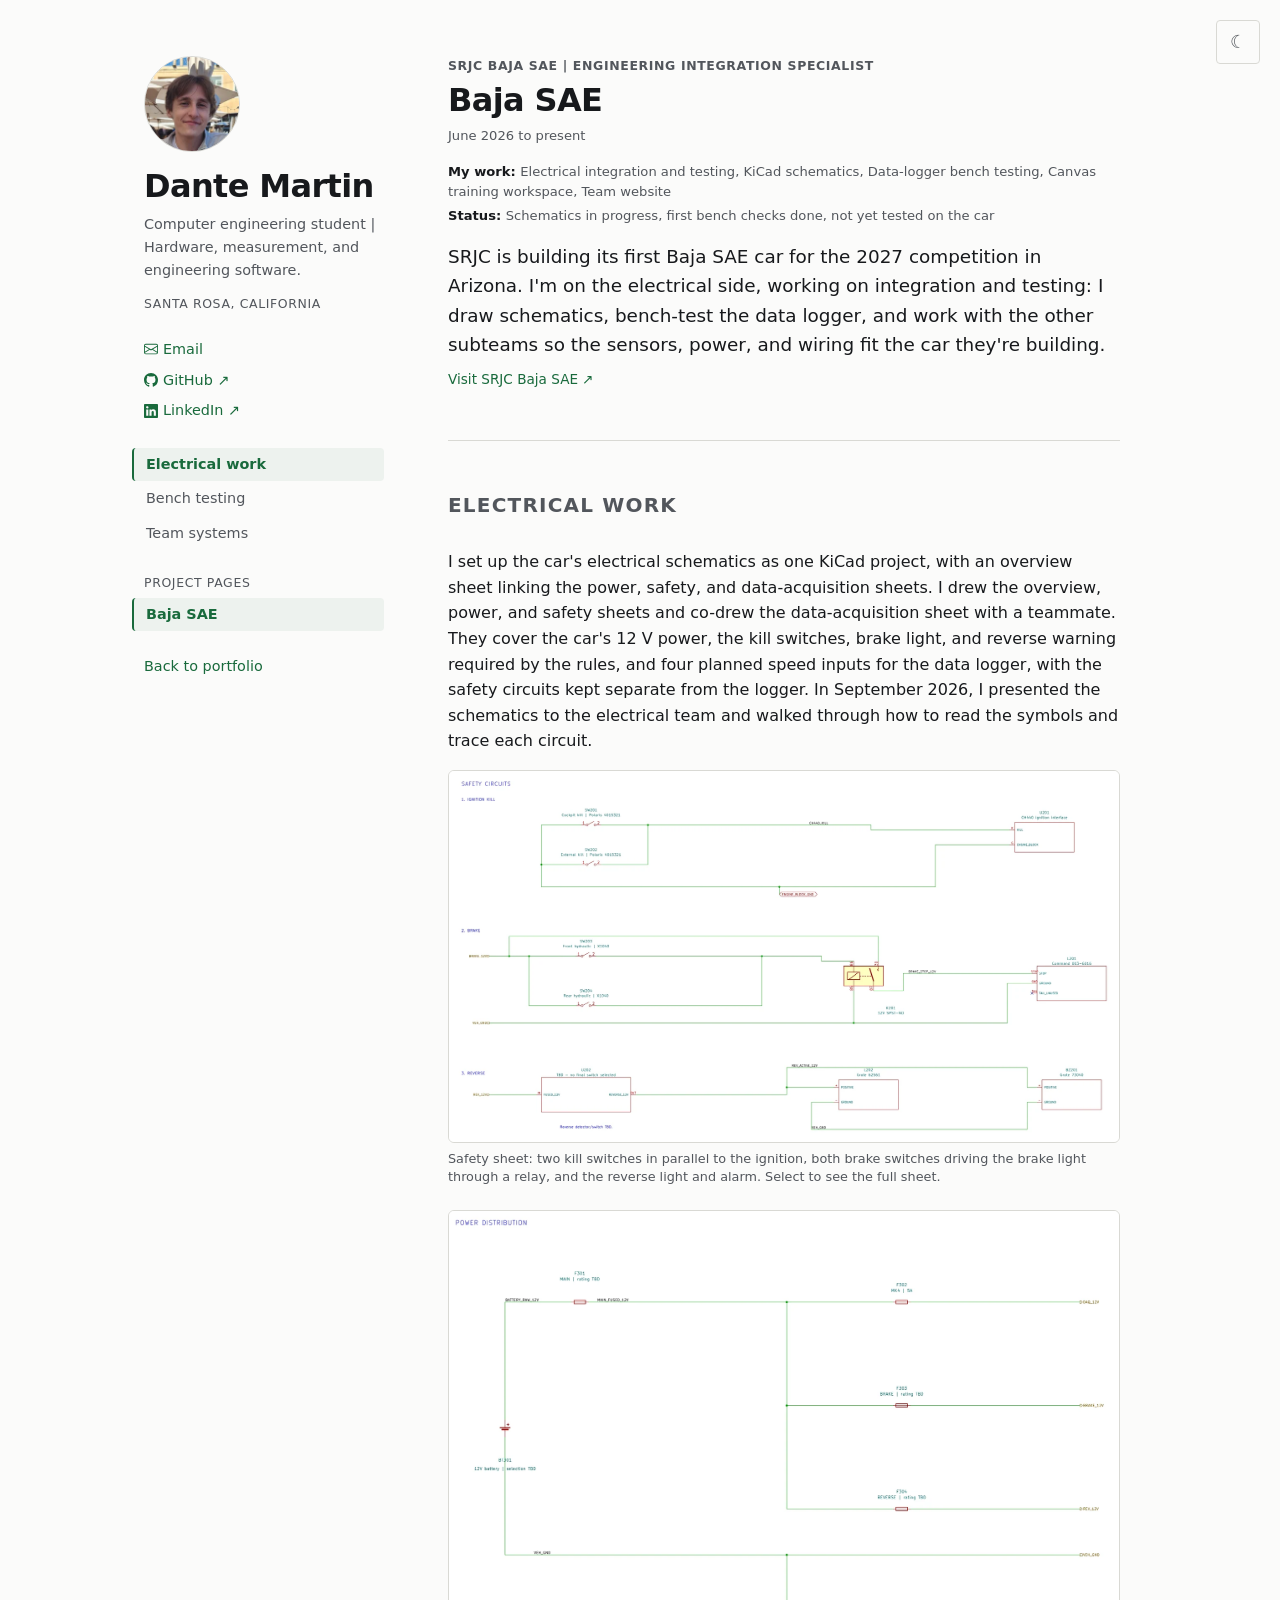
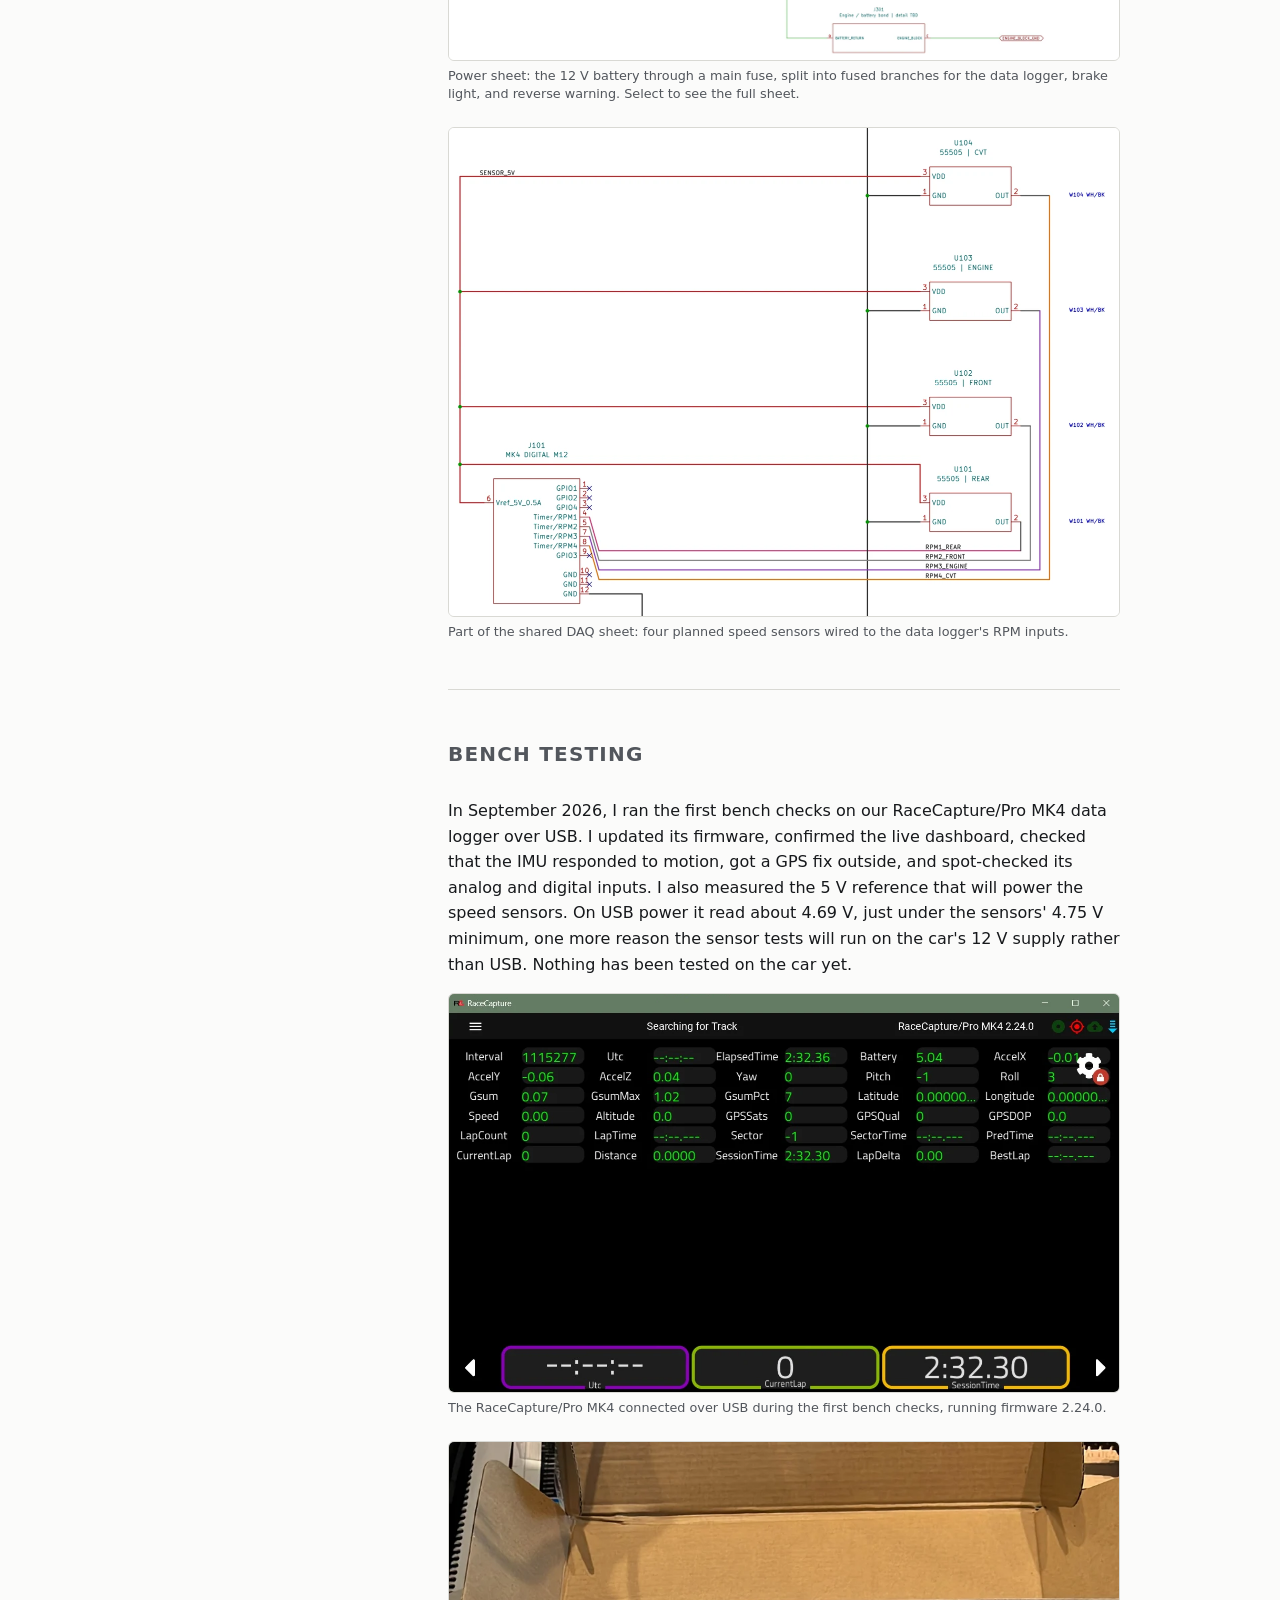
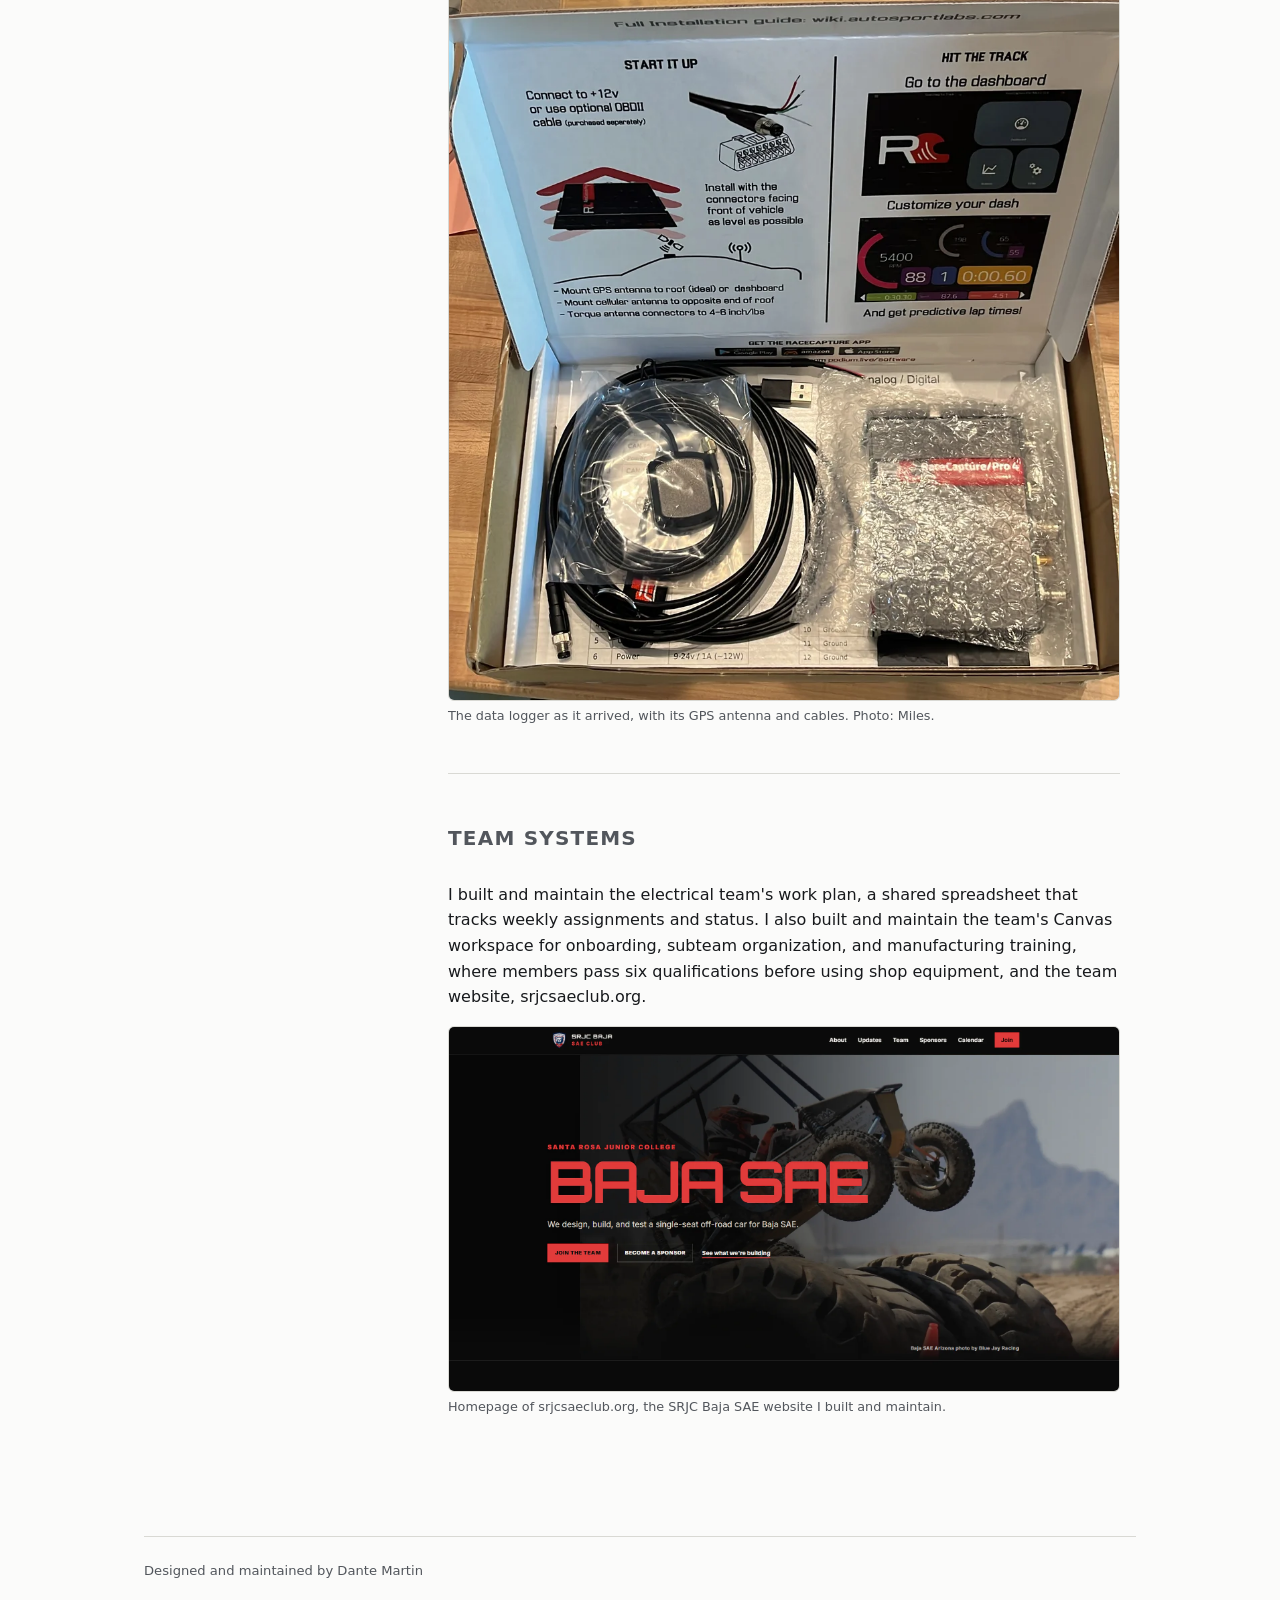
==== projects/baja/index.html @ 453653b2 "Initial commit: dante-martin.com portfolio site" ====
<!DOCTYPE html>
<html lang="en">
<head>
  <meta charset="UTF-8">
  <meta name="viewport" content="width=device-width, initial-scale=1.0">
  <title>Baja SAE | Dante Martin</title>
  <meta name="description" content="Dante Martin's work on electrical integration, data acquisition, testing, and team systems for SRJC Baja SAE.">
  <link rel="stylesheet" href="../../styles.css?v=1.15">
  <link rel="icon" href="data:image/svg+xml,<svg xmlns=%22http://www.w3.org/2000/svg%22 viewBox=%220 0 100 100%22><rect width=%22100%22 height=%22100%22 rx=%2220%22 fill=%22%23227c4b%22/><text x=%2250%25%22 y=%2250%25%22 dominant-baseline=%22central%22 text-anchor=%22middle%22 font-family=%22sans-serif%22 font-weight=%22bold%22 font-size=%2260%22 fill=%22white%22>D</text></svg>">

  <link rel="canonical" href="https://dante-martin.com/projects/baja/">
  <meta property="og:title" content="Baja SAE | Dante Martin">
  <meta property="og:description" content="Electrical integration, data acquisition, testing, and team systems for SRJC Baja SAE.">
  <meta property="og:type" content="article">
  <meta property="og:url" content="https://dante-martin.com/projects/baja/">
  <meta property="og:image" content="https://dante-martin.com/images/baja-safety-schematic-crop.webp">
  <meta property="og:image:alt" content="Draft Baja SAE safety schematic">
  <meta property="og:image:type" content="image/webp">
  <meta property="og:image:width" content="1600">
  <meta property="og:image:height" content="887">
  <meta name="twitter:card" content="summary_large_image">
  <meta name="twitter:image" content="https://dante-martin.com/images/baja-safety-schematic-crop.webp">
  <meta name="twitter:image:alt" content="Draft Baja SAE safety schematic">
  <meta name="twitter:title" content="Baja SAE | Dante Martin">
  <meta name="twitter:description" content="Electrical integration, data acquisition, testing, and team systems for SRJC Baja SAE.">

  <script type="application/ld+json">
  {
    "@context": "https://schema.org",
    "@type": "CreativeWork",
    "name": "Baja SAE",
    "url": "https://dante-martin.com/projects/baja/",
    "creator": {
      "@type": "Person",
      "name": "Dante Martin",
      "url": "https://dante-martin.com/"
    },
    "about": "Electrical integration, data acquisition, testing, and team systems for SRJC Baja SAE"
  }
  </script>

  <script>
    (function () {
      try {
        var savedTheme = localStorage.getItem("theme");
        if (savedTheme === "light" || savedTheme === "dark") document.documentElement.setAttribute("data-theme", savedTheme);
      } catch (storageError) {
        // The page remains fully usable when storage is unavailable.
      }
    })();
  </script>
</head>
<body>
  <a class="skip-link" href="#content">Skip to content</a>
  <div class="layout project-layout">
    <aside class="sidebar">
      <img class="headshot" src="../../images/headshot.webp" width="192" height="192" alt="Dante Martin">
      <a class="site-name" href="../../index.html">Dante Martin</a>
      <p class="tagline">Computer engineering student | Hardware, measurement, and engineering software.</p>
      <p class="location">Santa Rosa, California</p>
      <div class="contact">
      <!--email_off--><a href="mailto:dante@dante-martin.com"><svg viewBox="0 0 16 16" fill="currentColor" class="inline-icon" aria-hidden="true"><path d="M0 4a2 2 0 0 1 2-2h12a2 2 0 0 1 2 2v8a2 2 0 0 1-2 2H2a2 2 0 0 1-2-2zm2-1a1 1 0 0 0-1 1v.217l7 4.2 7-4.2V4a1 1 0 0 0-1-1zm13 2.383-4.708 2.825L15 11.105zm-.034 6.876-5.64-3.471L8 9.583l-1.326-.795-5.64 3.47A1 1 0 0 0 2 13h12a1 1 0 0 0 .966-.741zM1 11.105l4.708-2.897L1 5.383z"/></svg>Email</a><!--/email_off-->
      <a href="https://github.com/dante32683" target="_blank" rel="noopener noreferrer"><svg viewBox="0 0 16 16" fill="currentColor" class="inline-icon" aria-hidden="true"><path d="M8 0C3.58 0 0 3.58 0 8c0 3.54 2.29 6.53 5.47 7.59.4.07.55-.17.55-.38 0-.19-.01-.82-.01-1.49-2.01.37-2.53-.49-2.69-.94-.09-.23-.48-.94-.82-1.13-.28-.15-.68-.52-.01-.53.63-.01 1.08.58 1.23.82.72 1.21 1.87.87 2.33.66.07-.52.28-.87.51-1.07-1.78-.2-3.64-.89-3.64-3.95 0-.87.31-1.59.82-2.15-.08-.2-.36-1.02.08-2.12 0 0 .67-.21 2.2.82.64-.18 1.32-.27 2-.27.68 0 1.36.09 2 .27 1.53-1.04 2.2-.82 2.2-.82.44 1.1.16 1.92.08 2.12.51.56.82 1.27.82 2.15 0 3.07-1.87 3.75-3.65 3.95.29.25.54.73.54 1.48 0 1.07-.01 1.93-.01 2.2 0 .21.15.46.55.38A8.013 8.013 0 0016 8c0-4.42-3.58-8-8-8z"/></svg>GitHub&nbsp;<span class="arrow" aria-hidden="true">↗</span></a>
      <a href="https://www.linkedin.com/in/dante-z-martin/" target="_blank" rel="noopener noreferrer"><svg viewBox="0 0 16 16" fill="currentColor" class="inline-icon" aria-hidden="true"><path d="M0 1.146C0 .513.526 0 1.175 0h13.65C15.474 0 16 .513 16 1.146v13.708c0 .633-.526 1.146-1.175 1.146H1.175C.526 16 0 15.487 0 14.854zm4.943 12.248V6.169H2.542v7.225zm-1.2-8.212c.837 0 1.358-.554 1.358-1.248-.015-.709-.52-1.248-1.342-1.248S2.4 3.026 2.4 3.734c0 .694.521 1.248 1.327 1.248zm4.908 8.212V9.359c0-.216.016-.432.08-.586.173-.431.568-.878 1.232-.878.869 0 1.216.662 1.216 1.634v3.865h2.401V9.25c0-2.22-1.184-3.252-2.764-3.252-1.274 0-1.845.7-2.165 1.193v.025h-.016a5.54 5.54 0 0 1 .016-.025V6.169h-2.4c.03.678 0 7.225 0 7.225z"/></svg>LinkedIn&nbsp;<span class="arrow" aria-hidden="true">↗</span></a>
      </div>
      <button id="theme-toggle" class="theme-toggle" type="button" aria-label="Change color theme" hidden></button>
      <nav class="nav" aria-label="Project sections">
        <a href="#electrical">Electrical work</a>
        <a href="#testing">Bench testing</a>
        <a href="#team-systems">Team systems</a>
      </nav>
      <nav class="nav" aria-label="Project pages">
        <p class="nav-label">Project pages</p>
        <a href="./" class="active" aria-current="page">Baja SAE</a>
      </nav>
      <div class="project-back"><a href="../../index.html">Back to portfolio</a></div>
    </aside>

    <main class="content project-content" id="content" tabindex="-1">
      <header class="project-header">
        <p class="project-eyebrow">SRJC Baja SAE | Engineering Integration Specialist</p>
        <h1 class="project-title">Baja SAE</h1>
        <div class="meta">June 2026 to present</div>
        <div class="entry-details">
          <div class="detail-row"><span class="detail-label">My work: </span>Electrical integration and testing, KiCad schematics, Data-logger bench testing, Canvas training workspace, Team website</div>
          <div class="detail-row"><span class="detail-label">Status: </span>Schematics in progress, first bench checks done, not yet tested on the car</div>
        </div>
        <p class="project-lede">SRJC is building its first Baja SAE car for the 2027 competition in Arizona. I'm on the electrical side, working on integration and testing: I draw schematics, bench-test the data logger, and work with the other subteams so the sensors, power, and wiring fit the car they're building.</p>
        <div class="more"><a href="https://srjcsaeclub.org" target="_blank" rel="noopener noreferrer">Visit SRJC Baja SAE&nbsp;<span class="arrow" aria-hidden="true">↗</span></a></div>
      </header>

      <section id="electrical">
        <h2>Electrical work</h2>
        <article class="entry">
          <p>I set up the car's electrical schematics as one KiCad project, with an overview sheet linking the power, safety, and data-acquisition sheets. I drew the overview, power, and safety sheets and co-drew the data-acquisition sheet with a teammate. They cover the car's 12 V power, the kill switches, brake light, and reverse warning required by the rules, and four planned speed inputs for the data logger, with the safety circuits kept separate from the logger. In September 2026, I presented the schematics to the electrical team and walked through how to read the symbols and trace each circuit.</p>
          <div class="project-images-grid">
            <figure class="project-image-card">
              <a class="project-image-button" href="../../images/baja-project/safety-schematic.webp" data-preview-src="../../images/baja-project/safety-schematic.webp" data-preview-alt="Full draft safety schematic sheet for the SRJC Baja SAE car, drawn by Dante Martin" data-preview-caption="Safety sheet: two kill switches in parallel to the ignition, both brake switches driving the brake light through a relay, and the reverse light and alarm." aria-label="Enlarge image: draft Baja SAE safety schematic">
                <img src="../../images/baja-safety-schematic-crop.webp" alt="" width="1600" height="887" loading="lazy" decoding="async">
              </a>
              <figcaption class="project-image-caption">Safety sheet: two kill switches in parallel to the ignition, both brake switches driving the brake light through a relay, and the reverse light and alarm. Select to see the full sheet.</figcaption>
            </figure>
            <figure class="project-image-card">
              <a class="project-image-button" href="../../images/baja-project/power-schematic.webp" data-preview-src="../../images/baja-project/power-schematic.webp" data-preview-alt="Full draft power schematic sheet for the SRJC Baja SAE car, drawn by Dante Martin" data-preview-caption="Power sheet: the 12 V battery through a main fuse, split into fused branches for the data logger, brake light, and reverse warning." aria-label="Enlarge image: draft Baja SAE power schematic">
                <img src="../../images/baja-power-schematic-crop.webp" alt="" width="1600" height="1073" loading="lazy" decoding="async">
              </a>
              <figcaption class="project-image-caption">Power sheet: the 12 V battery through a main fuse, split into fused branches for the data logger, brake light, and reverse warning. Select to see the full sheet.</figcaption>
            </figure>
            <figure class="project-image-card">
              <a class="project-image-button" href="../../images/baja-project/daq-sensors.webp" data-preview-src="../../images/baja-project/daq-sensors.webp" data-preview-alt="Draft DAQ schematic detail: four speed sensors wired to the data logger's RPM inputs" data-preview-caption="Part of the shared DAQ sheet: four planned speed sensors wired to the data logger's RPM inputs." aria-label="Enlarge image: part of the draft Baja SAE DAQ schematic">
                <img src="../../images/baja-daq-schematic-crop.webp" alt="" width="1340" height="975" loading="lazy" decoding="async">
              </a>
              <figcaption class="project-image-caption">Part of the shared DAQ sheet: four planned speed sensors wired to the data logger's RPM inputs.</figcaption>
            </figure>
          </div>
        </article>
      </section>

      <section id="testing">
        <h2>Bench testing</h2>
        <article class="entry">
          <p>In September 2026, I ran the first bench checks on our RaceCapture/Pro MK4 data logger over USB. I updated its firmware, confirmed the live dashboard, checked that the IMU responded to motion, got a GPS fix outside, and spot-checked its analog and digital inputs. I also measured the 5 V reference that will power the speed sensors. On USB power it read about 4.69 V, just under the sensors' 4.75 V minimum, one more reason the sensor tests will run on the car's 12 V supply rather than USB. Nothing has been tested on the car yet.</p>
          <div class="project-images-grid">
            <figure class="project-image-card">
              <a class="project-image-button" href="../../images/baja-project/racecapture-dashboard.webp" data-preview-src="../../images/baja-project/racecapture-dashboard.webp" data-preview-alt="RaceCapture desktop dashboard connected to the MK4 data logger over USB, showing firmware 2.24.0 and live readings" data-preview-caption="The RaceCapture/Pro MK4 connected over USB during the first bench checks, running firmware 2.24.0." aria-label="Enlarge image: RaceCapture dashboard during bench checks">
                <img src="../../images/baja-project/racecapture-dashboard.webp" alt="" width="1274" height="756" loading="lazy" decoding="async">
              </a>
              <figcaption class="project-image-caption">The RaceCapture/Pro MK4 connected over USB during the first bench checks, running firmware 2.24.0.</figcaption>
            </figure>
            <figure class="project-image-card">
              <a class="project-image-button" href="../../images/baja-project/racecapture-unboxed.webp" data-preview-src="../../images/baja-project/racecapture-unboxed.webp" data-preview-alt="The RaceCapture/Pro MK4 data logger in its shipping box with its GPS antenna and cables" data-preview-caption="The data logger as it arrived, with its GPS antenna and cables. Photo: Miles." aria-label="Enlarge image: the data logger as it arrived">
                <img src="../../images/baja-project/racecapture-unboxed.webp" alt="" width="1000" height="1280" loading="lazy" decoding="async">
              </a>
              <figcaption class="project-image-caption">The data logger as it arrived, with its GPS antenna and cables. Photo: Miles.</figcaption>
            </figure>
          </div>
        </article>
      </section>

      <section id="team-systems">
        <h2>Team systems</h2>
        <article class="entry">
          <p>I built and maintain the electrical team's work plan, a shared spreadsheet that tracks weekly assignments and status. I also built and maintain the team's Canvas workspace for onboarding, subteam organization, and manufacturing training, where members pass six qualifications before using shop equipment, and the team website, srjcsaeclub.org.</p>
          <div class="project-images-grid">
            <figure class="project-image-card">
              <a class="project-image-button" href="../../images/baja-website-homepage.webp" data-preview-src="../../images/baja-website-homepage.webp" data-preview-alt="Homepage of the SRJC Baja SAE website showing the Baja SAE hero, off-road car, and site navigation" data-preview-caption="Homepage of srjcsaeclub.org, the SRJC Baja SAE website I built and maintain." aria-label="Enlarge image: homepage of the SRJC Baja SAE website">
                <img src="../../images/baja-website-homepage.webp" alt="" width="1872" height="1017" loading="lazy" decoding="async">
              </a>
              <figcaption class="project-image-caption">Homepage of srjcsaeclub.org, the SRJC Baja SAE website I built and maintain.</figcaption>
            </figure>
          </div>
        </article>
      </section>
    </main>

    <footer>
      <p class="colophon">Designed and maintained by Dante Martin</p>
    </footer>
  </div>

  <dialog id="image-preview-dialog" class="image-preview-dialog" aria-label="Image preview">
    <div class="image-preview-content">
      <button id="image-preview-close" class="image-preview-close" type="button" aria-label="Close image preview">&times;</button>
      <img id="image-preview-image" class="image-preview-image" src="[data-uri]" alt="">
      <p id="image-preview-caption" class="image-preview-caption"></p>
    </div>
  </dialog>

  <script>
  (function () {
    const themeToggleButton = document.getElementById("theme-toggle");

    function getSavedTheme() {
      try {
        return localStorage.getItem("theme");
      } catch (storageError) {
        return null;
      }
    }

    function saveTheme(theme) {
      try {
        localStorage.setItem("theme", theme);
      } catch (storageError) {
        // Keep the current-session override even when persistence is blocked.
      }
    }

    function determineEffectiveTheme() {
      const explicitlySavedTheme = document.documentElement.getAttribute("data-theme");
      if (explicitlySavedTheme) return explicitlySavedTheme;
      return window.matchMedia && window.matchMedia("(prefers-color-scheme: dark)").matches ? "dark" : "light";
    }

    function updateThemeToggleLabel() {
      const currentThemeIsDark = determineEffectiveTheme() === "dark";
      themeToggleButton.textContent = currentThemeIsDark ? "\u263C" : "\u263E";
      const nextTheme = currentThemeIsDark ? "light" : "dark";
      themeToggleButton.setAttribute("aria-label", "Switch to " + nextTheme + " theme");
      themeToggleButton.title = "Switch to " + nextTheme + " theme";
    }

    themeToggleButton.hidden = false;
    updateThemeToggleLabel();
    themeToggleButton.addEventListener("click", function () {
      const nextTheme = determineEffectiveTheme() === "dark" ? "light" : "dark";
      document.documentElement.setAttribute("data-theme", nextTheme);
      saveTheme(nextTheme);
      updateThemeToggleLabel();
    });
    if (window.matchMedia) {
      window.matchMedia("(prefers-color-scheme: dark)").addEventListener("change", function () {
        if (!getSavedTheme()) updateThemeToggleLabel();
      });
    }

    const navigationLinks = Array.from(document.querySelectorAll(".nav a[href^='#']"));
    const sectionElements = navigationLinks.map(function (navigationLink) {
      return document.querySelector(navigationLink.getAttribute("href"));
    }).filter(Boolean);

    function updateScrollState() {
      if (!sectionElements.length) return;
      const scrollPosition = window.scrollY;
      const maximumScrollableHeight = document.documentElement.scrollHeight - window.innerHeight;
      const activationPosition = scrollPosition + Math.min(window.innerHeight * 0.3, 180);
      let activeSectionId = sectionElements[0].id;
      sectionElements.forEach(function (sectionElement) {
        const sectionTop = sectionElement.getBoundingClientRect().top + scrollPosition;
        if (sectionTop <= activationPosition) activeSectionId = sectionElement.id;
      });
      if (maximumScrollableHeight > 0 && scrollPosition >= maximumScrollableHeight - 2) {
        activeSectionId = sectionElements[sectionElements.length - 1].id;
      }
      navigationLinks.forEach(function (navigationLink) {
        const isActiveSection = navigationLink.getAttribute("href") === "#" + activeSectionId;
        navigationLink.classList.toggle("active", isActiveSection);
        if (isActiveSection) navigationLink.setAttribute("aria-current", "location");
        else navigationLink.removeAttribute("aria-current");
      });
    }
    window.addEventListener("scroll", updateScrollState, { passive: true });
    window.addEventListener("resize", updateScrollState);
    updateScrollState();

    const imagePreviewDialog = document.getElementById("image-preview-dialog");
    const imagePreviewImage = document.getElementById("image-preview-image");
    const imagePreviewCaption = document.getElementById("image-preview-caption");
    const imagePreviewCloseButton = document.getElementById("image-preview-close");
    let imagePreviewTrigger = null;

    if (typeof imagePreviewDialog.showModal === "function") {
      document.querySelectorAll(".project-image-button[data-preview-src]").forEach(function (imageLink) {
        imageLink.setAttribute("aria-haspopup", "dialog");
        imageLink.setAttribute("aria-controls", "image-preview-dialog");
        imageLink.addEventListener("click", function (event) {
          if (event.button !== 0 || event.metaKey || event.ctrlKey || event.shiftKey || event.altKey) return;
          event.preventDefault();
          imagePreviewTrigger = imageLink;
          imagePreviewImage.src = imageLink.dataset.previewSrc;
          imagePreviewImage.alt = imageLink.dataset.previewAlt || "";
          imagePreviewCaption.textContent = imageLink.dataset.previewCaption || imageLink.dataset.previewAlt || "";
          document.body.classList.add("image-preview-open");
          imagePreviewDialog.showModal();
          imagePreviewCloseButton.focus();
        });
      });
    }

    function closeImagePreview() {
      if (imagePreviewDialog.open) imagePreviewDialog.close();
    }
    imagePreviewCloseButton.addEventListener("click", closeImagePreview);
    imagePreviewDialog.addEventListener("keydown", function (event) {
      if (event.key === "Tab") {
        event.preventDefault();
        imagePreviewCloseButton.focus();
      }
    });
    imagePreviewDialog.addEventListener("click", function (event) {
      if (event.target === imagePreviewDialog) closeImagePreview();
    });
    imagePreviewDialog.addEventListener("close", function () {
      document.body.classList.remove("image-preview-open");
      imagePreviewImage.src = "[data-uri]";
      imagePreviewImage.alt = "";
      imagePreviewCaption.textContent = "";
      if (imagePreviewTrigger) {
        imagePreviewTrigger.focus();
        imagePreviewTrigger = null;
      }
    });
  })();
  </script>
</body>
</html>
---- styles.css ----
/* =============================================================================
   styles.css - all styling for the site.

   Look: high-contrast and minimal. Near-white page, near-black text, and ONE
   accent colour used sparingly (links, rules, the active nav item) - about the
   60-30-10 split that professional portfolios use. A two-column layout puts a
   sticky sidebar (name + nav + contact) on the left and the content on the
   right, so the page uses its horizontal space instead of running in a thin
   strip.

   To re-skin the whole site, change the variables in :root. You should not
   need to touch anything past the THEME block for a palette change. Read
   STANDARDS.md before adding new rules.
   ========================================================================== */

/* --- THEME: edit these to re-colour the site. -------------------------- */
:root {
  color-scheme: light dark;
  --bg:      #fbfbfa;   /* 60% - page background          */
  --ink:     #17191c;   /* 30% - body text                */
  --muted:   #52565c;   /* secondary text (optimized contrast) */
  --faint:   #d9d9d4;   /* hairlines                      */
  --accent:  #196a3c;   /* 10% - links, rules, active nav (green - optimized contrast) */
  --accent-tint: rgba(25, 106, 60, 0.06); /* soft green capsule highlight */

  --sidebar: 15rem;     /* width of the left column       */
  --page:    66rem;     /* total content width            */

  /* Typography scale. Reuse these semantic roles instead of introducing
     one-off sizes inside individual sections. */
  --sans: system-ui, -apple-system, "Segoe UI", Roboto, Helvetica, Arial, sans-serif;
  --text-name: 2rem;
  --text-lead: 1.15rem;
  --text-title: 1.15rem;
  --text-title-compact: 1.1rem;
  --text-body: 1rem;
  --text-body-compact: 0.95rem;
  --text-section: 1.25rem;
  --text-subsection: 0.95rem;
  --text-supporting: 0.9rem;
  --text-link-small: 0.85rem;
  --text-meta: 0.82rem;
  --text-caption: 0.8rem;
  --text-label: 0.78rem;
  --text-icon: 1.15rem;
  --text-icon-close: 1.5rem;
  --text-print: 11pt;
  --leading-name: 1.15;
  --leading-body: 1.6;
  --leading-title: 1.35;
  --leading-meta: 1.55;
  --leading-caption: 1.4;

  /* Shape, motion, and layout rhythm. See DESIGN.md before adding values. */
  --radius-control: 4px;   /* buttons, controls, nav capsules */
  --radius-media: 6px;     /* evidence images */
  --radius-dialog: 8px;    /* image preview dialog */
  --radius-round: 50%;     /* headshot circle */
  --headshot: 6rem;        /* sidebar headshot diameter */
  --line: 1px;             /* every border and rule */
  --motion: 0.15s;         /* hover and focus transitions */
  --motion-theme: 0.3s;    /* light/dark colour fade */
  --space-rail: 3.5rem;    /* top padding of sidebar and content */
  --space-section: 3rem;   /* between sections (above and below the rule) */
  --space-entry: 2.5rem;   /* between entries in a section */
  --space-group: 1.75rem;  /* after section headings; between capability groups */
  --space-block: 1.5rem;   /* between sidebar blocks */
  --shadow-dialog: 0 1rem 3rem rgba(0, 0, 0, 0.35);
  --backdrop: rgba(0, 0, 0, 0.72);
}

/* Dark palette. Applied when the OS is in dark mode (unless the visitor has
   explicitly picked light), and whenever the visitor explicitly picks dark via
   the toggle. Keep the two value lists below identical. */
@media (prefers-color-scheme: dark) {
  :root:not([data-theme="light"]) {
    color-scheme: dark;
    --bg: #121316; --ink: #e8e9ea; --muted: #9aa0a6; --faint: #2c2f34; --accent: #52b788; --accent-tint: rgba(82, 183, 136, 0.08);
  }
}
:root[data-theme="light"] { color-scheme: light; }
:root[data-theme="dark"] {
  color-scheme: dark;
  --bg: #121316; --ink: #e8e9ea; --muted: #9aa0a6; --faint: #2c2f34; --accent: #52b788; --accent-tint: rgba(82, 183, 136, 0.08);
}

/* --- RESET ------------------------------------------------------------- */
*, *::before, *::after { box-sizing: border-box; margin: 0; padding: 0; }
html { -webkit-text-size-adjust: 100%; scroll-behavior: smooth; }

body {
  font-family: var(--sans);
  font-size: var(--text-body);
  line-height: var(--leading-body);
  color: var(--ink);
  background: var(--bg);
  -webkit-font-smoothing: antialiased;
  text-rendering: optimizeLegibility;
  transition: background-color var(--motion-theme) ease, color var(--motion-theme) ease;
}

a { color: var(--accent); text-decoration: none; }

.inline-icon {
  display: inline-block;
  width: 0.875rem;
  height: 0.875rem;
  margin-right: 0.3125rem;
  vertical-align: -0.125rem;
}

/* Accessibility focus ring */
a:focus-visible, button:focus-visible {
  outline: 2px solid var(--accent);
  outline-offset: 4px;
}

.skip-link {
  position: fixed;
  top: 0.75rem;
  left: 0.75rem;
  z-index: 1000;
  padding: 0.55rem 0.8rem;
  border: var(--line) solid var(--accent);
  border-radius: var(--radius-control);
  color: var(--ink);
  background: var(--bg);
  transform: translateY(calc(-100% - 1rem));
}
.skip-link:focus { transform: translateY(0); }

/* --- LAYOUT: sidebar + content ----------------------------------------- */
.layout {
  max-width: var(--page);
  margin: 0 auto;
  padding: 0 2rem;
  display: grid;
  grid-template-columns: var(--sidebar) minmax(0, 1fr);
  gap: 4rem;
  align-items: start;
  position: relative;
}

/* --- SIDEBAR (sticky) -------------------------------------------------- */
.sidebar {
  position: sticky;
  top: 0;
  padding: var(--space-rail) 1.25rem;
  margin: 0 -1.25rem;
  max-height: 100vh;
  max-height: 100dvh;
  overflow-y: auto;
}
/* Headshot: a small circular photo above the name. Supports the name; never
   larger than --headshot. */
.headshot {
  display: block;
  width: var(--headshot);
  height: var(--headshot);
  margin-bottom: 1rem;
  border: var(--line) solid var(--faint);
  border-radius: var(--radius-round);
  object-fit: cover;
}
.sidebar h1 { font-size: var(--text-name); font-weight: 700; letter-spacing: -0.02em; line-height: var(--leading-name); }
.sidebar .tagline { color: var(--muted); font-size: var(--text-supporting); margin-top: 0.5rem; }
.sidebar .location { margin-top: 0.75rem; }

/* In-page nav */
.nav { margin-top: var(--space-block); display: flex; flex-direction: column; gap: 0.1rem; }
.nav a {
  color: var(--muted); font-size: var(--text-supporting); font-weight: 500;
  padding: 0.3rem 0.75rem; border-left: 2px solid transparent;
  margin-left: -0.75rem; transition: color var(--motion), border-color var(--motion), background-color var(--motion);
  border-radius: var(--radius-control);
}
.nav a:hover { color: var(--accent); background-color: transparent; }
.nav a.active { color: var(--accent); border-left-color: var(--accent); background-color: var(--accent-tint); font-weight: 600; }

/* Contact */
.contact { margin-top: var(--space-block); display: flex; flex-direction: column; gap: 0.35rem;
  font-size: var(--text-supporting); }
/* Text link: accent text with an underline that grows from the centre on
   hover. Shared by contact links, entry and project-header links, and the back link. */
.contact a,
.entry .more a:not(.button),
.project-header .more a,
.project-back a { position: relative; width: fit-content; padding-bottom: 2px;
  display: inline-flex; align-items: center;
  transition: color var(--motion); }
.contact a::after,
.entry .more a:not(.button)::after,
.project-header .more a::after,
.project-back a::after {
  content: "";
  position: absolute;
  bottom: 0;
  left: 50%;
  width: 0;
  height: 1.5px;
  background-color: var(--accent);
  transition: width var(--motion) ease, left var(--motion) ease;
}
.contact a:hover::after,
.entry .more a:not(.button):hover::after,
.project-header .more a:hover::after,
.project-back a:hover::after {
  width: 100%;
  left: 0;
}

/* Theme toggle stays near identity/contact in source order, but is visually
   fixed at the familiar top-right position. */
.theme-toggle {
  position: fixed;
  top: 1.25rem;
  right: 1.25rem;
  z-index: 100;
  margin: 0;
  background: var(--bg);
  border: var(--line) solid var(--faint);
  border-radius: var(--radius-control);
  width: 2.75rem;
  height: 2.75rem;
  cursor: pointer;
  display: flex;
  align-items: center;
  justify-content: center;
  font-size: var(--text-icon);
  color: var(--muted);
  transition: color var(--motion), border-color var(--motion);
}
.theme-toggle:hover,
.image-preview-close:hover,
.button:hover {
  color: var(--accent);
  border-color: var(--accent);
}
.theme-toggle[hidden] { display: none; }

/* --- CONTENT ----------------------------------------------------------- */
.content { padding: var(--space-rail) 0; max-width: 42rem; min-width: 0; }
.content .intro { font-size: var(--text-lead); line-height: var(--leading-body); color: var(--ink); margin-bottom: 2.75rem; }

section { padding: 0; padding-top: var(--space-section); border-top: var(--line) solid var(--faint); margin-top: var(--space-section); transition: border-color var(--motion-theme) ease; }
section:first-of-type { border-top: none; margin-top: 0; padding-top: 0; }

h2 {
  overflow-wrap: anywhere;
  font-size: var(--text-section);
  font-weight: 700;
  letter-spacing: 0.06em;
  text-transform: uppercase;
  color: var(--muted);
  margin-bottom: var(--space-group);
}

/* --- ENTRIES (projects, experience) ------------------------------------ */
.entry,
.edu-block {
  margin-bottom: var(--space-entry);
}
.entry:last-child,
.entry:last-of-type,
.edu-block:last-child {
  margin-bottom: 0;
}
.edu-details {
  margin-bottom: 0;
}
h3 {
  font-weight: 600;
  font-size: var(--text-title);
  line-height: var(--leading-title);
}
h3 .subtitle,
.compact-entry h4 .subtitle { color: var(--muted); font-weight: 400; }
h3 .subtitle::before,
.compact-entry h4 .subtitle::before { content: "  -  "; color: var(--faint); }
.entry .meta,
.edu-block .meta,
.honor-item .meta,
.compact-entry .meta,
.compact-entry .compact-meta {
  font-size: var(--text-meta);
  color: var(--muted);
}
.entry .meta,
.edu-block .meta,
.honor-item .meta { margin-top: 0.25rem; }

.entry-details {
  margin-top: 0.45rem;
  margin-bottom: 0.6rem;
  font-size: var(--text-meta);
  line-height: var(--leading-meta);
  color: var(--muted);
}
.entry-details .detail-row {
  margin-top: 0.2rem;
}
.entry-details .detail-row:first-child {
  margin-top: 0;
}
.entry-details .detail-label {
  font-weight: 600;
  color: var(--ink);
}

.entry p { margin-top: 0.65rem; font-size: var(--text-body); line-height: var(--leading-body); color: var(--ink); }
.entry .more,
.project-header .more { font-size: var(--text-link-small); margin-top: 0.55rem; }

/* --- EDUCATION --------------------------------------------------------- */
.edu .edu-block { margin-bottom: 2.75rem; }
.edu .edu-block:last-child { margin-bottom: 0; }
.edu .edu-detail { margin-top: 0.5rem; color: var(--ink); font-size: var(--text-body); line-height: var(--leading-body); }
.coursework-block { margin-top: 1.15rem; display: flex; flex-direction: column; gap: 0.6rem; }
.coursework-line { margin-top: 0; font-size: var(--text-supporting); line-height: var(--leading-body); color: var(--ink); }
.coursework-label { font-weight: 600; color: var(--muted); margin-right: 0.35rem; }

/* --- RECOGNITION ------------------------------------------------------- */
.recognition-heading {
  margin-top: 2.75rem;
  margin-bottom: 1.35rem;
  font-size: var(--text-subsection);
  font-weight: 700;
  letter-spacing: 0.01em;
  line-height: var(--leading-title);
  color: var(--muted);
}
.honors-list {
  display: flex;
  flex-direction: column;
  gap: 1.35rem;
}
.honor-item .meta { margin-top: 0.2rem; }
.honor-title {
  font-weight: 600;
  font-size: var(--text-title);
  line-height: var(--leading-title);
}
.honor-link {
  color: inherit;
  text-decoration: underline;
  text-decoration-color: transparent;
  text-underline-offset: 0.18em;
  text-decoration-thickness: 1.5px;
  transition: color var(--motion), text-decoration-color var(--motion);
}
.honor-link:hover {
  color: var(--accent);
  text-decoration-color: var(--accent);
}

.capability-group { margin-bottom: var(--space-group); }
.capability-group:last-of-type { margin-bottom: 0; }
.capability-heading {
  font-size: var(--text-subsection);
  font-weight: 600;
  letter-spacing: 0.01em;
  line-height: var(--leading-title);
  color: var(--muted);
}
.capabilities-inline {
  margin-top: 0.45rem;
  font-size: var(--text-supporting);
  line-height: var(--leading-body);
  color: var(--ink);
}
.capabilities-inline a {
  text-decoration: underline;
  text-underline-offset: 0.18em;
}


/* --- PROJECT EVIDENCE IMAGE ------------------------------------------- */
.project-images-grid {
  display: grid;
  grid-template-columns: 1fr;
  gap: 1.5rem;
  margin-top: 1rem;
}

.project-image-card {
  margin: 0;
  display: flex;
  flex-direction: column;
}

.project-image-button {
  width: 100%;
  padding: 0;
  border: var(--line) solid var(--faint);
  border-radius: var(--radius-media);
  overflow: hidden;
  background: var(--faint);
  cursor: zoom-in;
  display: block;
  text-align: left;
  appearance: none;
  transition: border-color var(--motion) ease;
}
.project-image-button:hover { border-color: var(--accent); }
.project-image-button img {
  width: 100%;
  height: auto;
  display: block;
}

.image-preview-open { overflow: hidden; }
.image-preview-dialog:not([open]) { display: none; }
.image-preview-dialog {
  position: fixed;
  inset: 0;
  margin: auto;
  width: min(92vw, 72rem);
  max-width: 92vw;
  max-height: 92vh;
  max-height: 92dvh;
  padding: 0;
  border: var(--line) solid var(--faint);
  border-radius: var(--radius-dialog);
  background: var(--bg);
  color: var(--ink);
  box-shadow: var(--shadow-dialog);
}
.image-preview-dialog::backdrop { background: var(--backdrop); }
.image-preview-content {
  position: relative;
  padding: 3.5rem 1rem 1rem;
}
.image-preview-close {
  position: absolute;
  top: 0.5rem;
  right: 0.5rem;
  width: 2.75rem;
  height: 2.75rem;
  border: var(--line) solid var(--faint);
  border-radius: var(--radius-control);
  background: var(--bg);
  color: var(--ink);
  cursor: pointer;
  transition: color var(--motion), border-color var(--motion);
  font-size: var(--text-icon-close);
  line-height: 1;
}
.image-preview-image {
  display: block;
  max-width: 100%;
  max-height: calc(92vh - 7rem);
  max-height: calc(92dvh - 7rem);
  width: auto;
  height: auto;
  margin: 0 auto;
  object-fit: contain;
}
.image-preview-caption {
  margin-top: 0.75rem;
  color: var(--muted);
  font-size: var(--text-supporting);
  line-height: var(--leading-body);
  text-align: center;
}

.project-image-caption {
  font-size: var(--text-caption);
  color: var(--muted);
  line-height: var(--leading-caption);
  margin-top: 0.4rem;
}

.capabilities-note {
  margin-top: 2rem;
  padding-top: 1.25rem;
  border-top: var(--line) solid var(--faint);
  color: var(--muted);
  font-size: var(--text-supporting);
  line-height: var(--leading-body);
}
.capabilities-note strong { color: var(--ink); }

/* --- FOOTER ------------------------------------------------------------ */
footer { grid-column: 1 / -1; border-top: var(--line) solid var(--faint);
  padding: 1.5rem 0 2.5rem; font-size: var(--text-meta); color: var(--muted); transition: border-color var(--motion-theme) ease; }
footer .colophon { margin: 0; line-height: var(--leading-meta); }

/* Keep the fixed theme control out of the opening copy when the desktop
   layout has little or no right-side gutter. */
@media (min-width: 50.0625rem) and (max-width: 66rem) {
  .content .intro { padding-right: 4rem; }
}

/* A sticky rail taller than the viewport can make its lower links unreachable. */
@media (min-width: 50.0625rem) and (max-height: 36rem) {
  .sidebar { position: static; max-height: none; overflow: visible; }
}

/* --- SMALL SCREENS: collapse to one column, nav goes horizontal -------- */
@media (max-width: 50rem) {
  .layout { grid-template-columns: 1fr; gap: 0; padding: 0 1.5rem; }
  .sidebar { position: static; padding: calc(var(--space-section) + var(--space-block)) 0 0; margin: 0; max-height: none; overflow: visible; }
  .nav { flex-direction: row; flex-wrap: wrap; gap: 0.25rem 1.25rem; margin-top: 1.5rem; }
  .nav a { border-left: none; padding: 0.3rem 0.6rem; margin-left: 0; border-radius: var(--radius-control); }
  .nav a.active { border-left: none; background-color: var(--accent-tint); color: var(--accent); font-weight: 600; }
  .contact { flex-direction: row; flex-wrap: wrap; gap: 0.5rem 1.25rem; }
  .content { padding-top: 2.5rem; max-width: none; }
}

/* --- OTHER WORK -------------------------------------------------------- */
.other-projects-heading {
  margin-top: 3.5rem;
  margin-bottom: 1.75rem;
  border-top: 1px dashed var(--faint);
  padding-top: 2rem;
  font-size: var(--text-subsection);
  font-weight: 600;
  letter-spacing: 0.01em;
  line-height: var(--leading-title);
  color: var(--muted);
}

.compact-entry {
  margin-bottom: 0;
}
.compact-entry + .compact-entry {
  margin-top: var(--space-entry);
}
.compact-entry h4 {
  font-size: var(--text-title-compact);
  font-weight: 600;
  line-height: var(--leading-title);
}
.compact-entry .meta { margin-top: 0.15rem; }
.compact-entry .compact-meta { margin-top: 0.25rem; }
.compact-entry p {
  font-size: var(--text-body-compact);
  line-height: var(--leading-meta);
  color: var(--ink);
  margin-top: 0.45rem;
}
.compact-entry .more {
  font-size: var(--text-link-small);
  margin-top: 0.45rem;
}

/* Arrow micro-interaction */
a .arrow {
  display: inline-block;
  transition: transform var(--motion) ease;
}
a:hover .arrow {
  transform: translate(2px, -2px);
}
a:hover .arrow-forward {
  transform: translateX(2px);
}

@media (prefers-reduced-motion: reduce) {
  html { scroll-behavior: auto; }
  *, *::before, *::after {
    transition-duration: 0.01ms !important;
    transition-delay: 0ms !important;
    animation-duration: 0.01ms !important;
    animation-iteration-count: 1 !important;
  }
  a:hover .arrow { transform: none; }
}

/* --- PRINT STYLES ------------------------------------------------------ */
@media print {
  :root,
  :root[data-theme="light"],
  :root[data-theme="dark"] {
    color-scheme: light !important;
    --bg: #fff;
    --ink: #000;
    --muted: #444;
    --faint: #ccc;
    --accent: #000;
    --accent-tint: transparent;
  }
  body { background: #fff !important; color: #000 !important; font-size: var(--text-print); transition: none; }
  a { color: #000 !important; text-decoration: underline; }
  .layout { display: block; padding: 0; position: static; }
  .sidebar { position: static; padding: 0 0 2rem; margin: 0; max-height: none; overflow: visible; border-bottom: 1px solid var(--faint); }
  .nav, .theme-toggle, .skip-link, .image-preview-dialog, .image-preview-dialog::backdrop { display: none; }
  body.image-preview-open { overflow: visible; }
  .content { padding: 2rem 0 0; max-width: none; }
  section { page-break-inside: avoid; border-top: 1px solid var(--faint); padding: 1.5rem 0; margin-top: 1.5rem; }
  section:first-of-type { border-top: none; }
}

/* --- PROJECT DETAIL PAGES --------------------------------------------- */
.site-name {
  display: inline-block;
  color: var(--ink);
  font-size: var(--text-name);
  font-weight: 700;
  letter-spacing: -0.02em;
  line-height: var(--leading-name);
}
.site-name:hover { color: var(--accent); }

.project-back {
  margin-top: var(--space-block);
  font-size: var(--text-supporting);
}

.project-header { margin-bottom: var(--space-section); }
.project-eyebrow { font-weight: 600; }
.project-title {
  margin-top: 0.35rem;
  font-size: var(--text-name);
  font-weight: 700;
  letter-spacing: -0.02em;
  line-height: var(--leading-name);
}
.project-header .meta { margin-top: 0.4rem; font-size: var(--text-meta); color: var(--muted); }
.project-header .entry-details { margin-top: 1rem; margin-bottom: 0; }
.project-lede {
  margin-top: 1rem;
  font-size: var(--text-lead);
  line-height: var(--leading-body);
  color: var(--ink);
}

.project-content section:first-of-type {
  border-top: var(--line) solid var(--faint);
  margin-top: 0;
  padding-top: var(--space-section);
}

@media (max-width: 50rem) {
  .project-back { margin-top: 1rem; }
  .project-header { margin-bottom: 2.5rem; }
}

/* --- SHARED COMPONENTS (see DESIGN.md) -------------------------------- */
/* Label: small uppercase muted text for locations, eyebrows, nav groups. */
.sidebar .location,
.project-eyebrow,
.nav-label {
  font-size: var(--text-label);
  letter-spacing: 0.05em;
  text-transform: uppercase;
  color: var(--muted);
}

/* Button: the control look applied to a link. Use only for the one link per
   entry that opens a project-detail page. */
.button {
  display: inline-flex;
  align-items: center;
  gap: 0.35rem;
  padding: 0.45rem 0.9rem;
  border: var(--line) solid var(--faint);
  border-radius: var(--radius-control);
  color: var(--accent);
  font-size: var(--text-supporting);
  font-weight: 600;
  transition: color var(--motion), border-color var(--motion);
}
.entry .more:has(.button) { margin-top: 0.85rem; }

/* Nav group label (for example "Project pages" above the detail-page list). */
.nav-label { margin-bottom: 0.2rem; }
@media (max-width: 50rem) {
  .nav-label { flex-basis: 100%; margin-bottom: 0; }
}
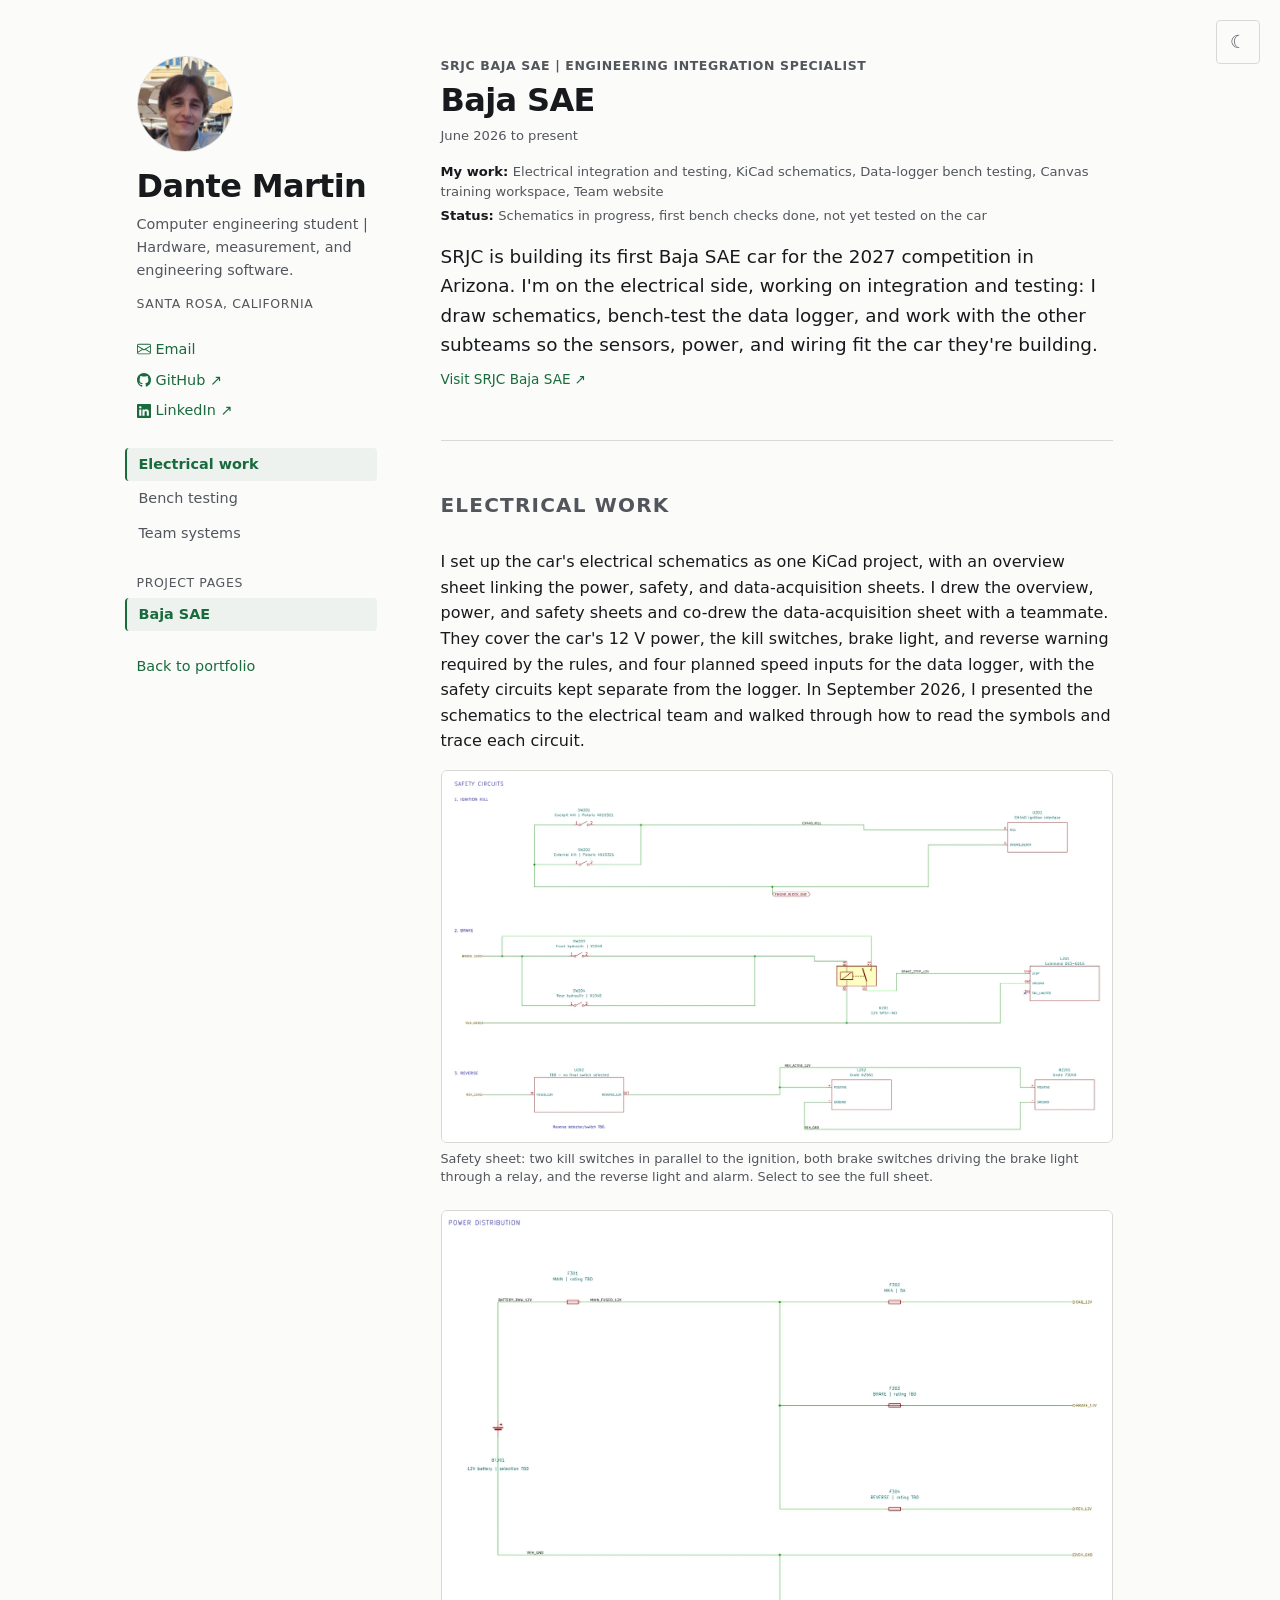
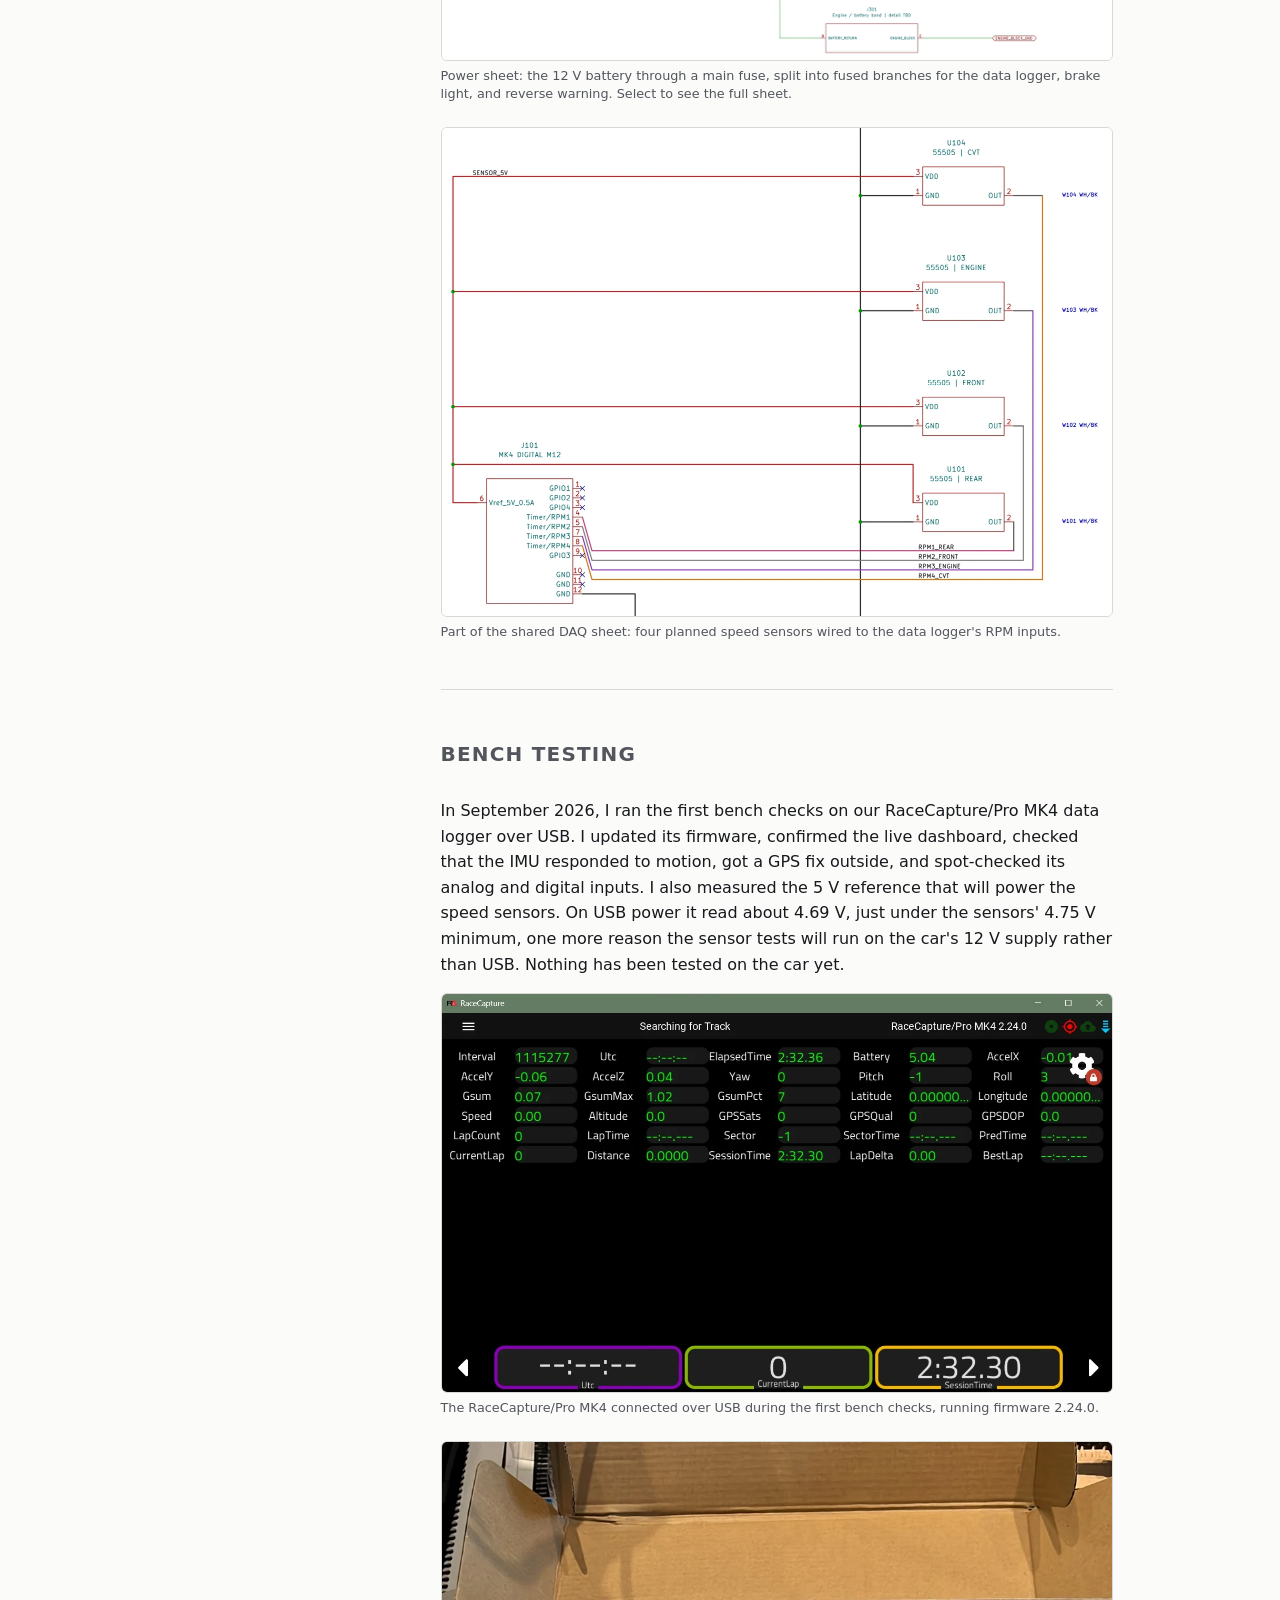
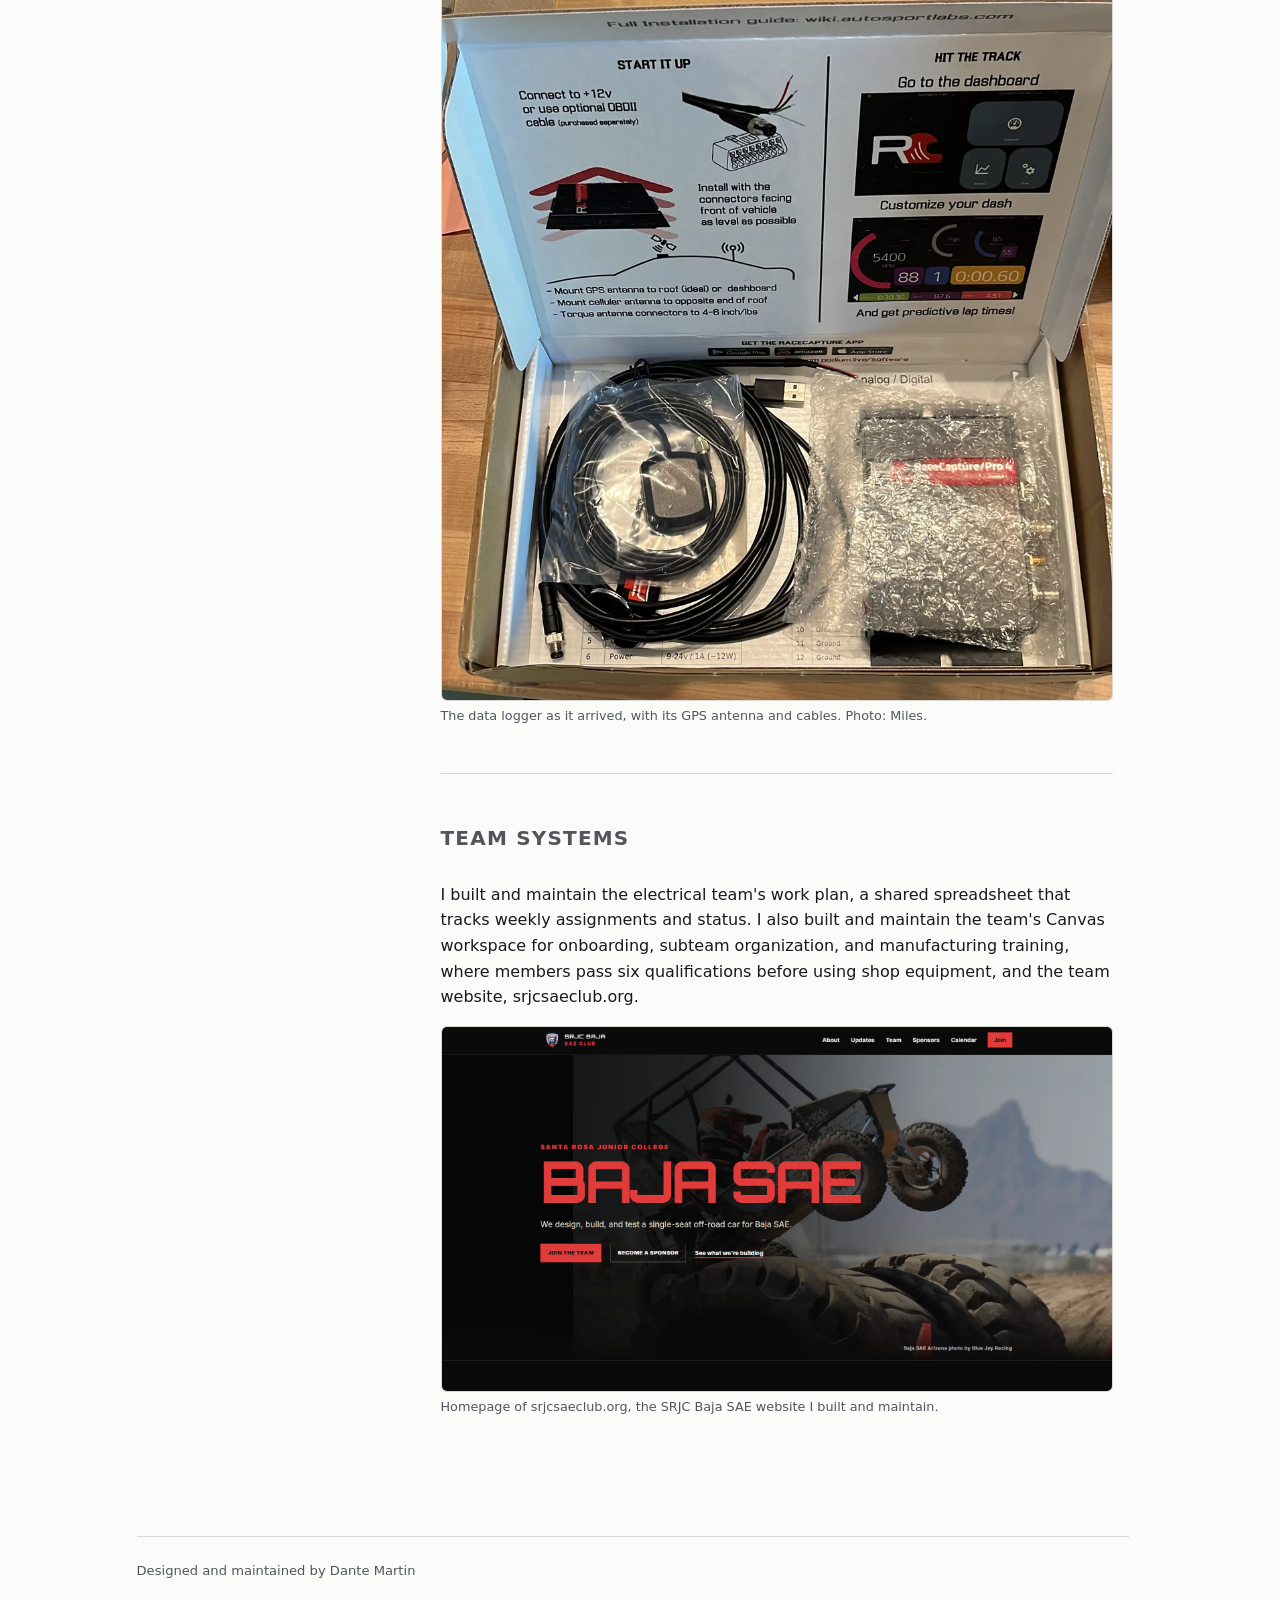
==== commit 28731e30: "fix(ui): preserve continuity across portfolio pages and previews" ====
--- a/projects/baja/index.html
+++ b/projects/baja/index.html
@@ -5,7 +5,7 @@
   <meta name="viewport" content="width=device-width, initial-scale=1.0">
   <title>Baja SAE | Dante Martin</title>
   <meta name="description" content="Dante Martin's work on electrical integration, data acquisition, testing, and team systems for SRJC Baja SAE.">
-  <link rel="stylesheet" href="../../styles.css?v=1.15">
+  <link rel="stylesheet" href="../../styles.css?v=20261110">
   <link rel="icon" href="data:image/svg+xml,<svg xmlns=%22http://www.w3.org/2000/svg%22 viewBox=%220 0 100 100%22><rect width=%22100%22 height=%22100%22 rx=%2220%22 fill=%22%23227c4b%22/><text x=%2250%25%22 y=%2250%25%22 dominant-baseline=%22central%22 text-anchor=%22middle%22 font-family=%22sans-serif%22 font-weight=%22bold%22 font-size=%2260%22 fill=%22white%22>D</text></svg>">
 
   <link rel="canonical" href="https://dante-martin.com/projects/baja/">
@@ -73,7 +73,7 @@
         <p class="nav-label">Project pages</p>
         <a href="./" class="active" aria-current="page">Baja SAE</a>
       </nav>
-      <div class="project-back"><a href="../../index.html">Back to portfolio</a></div>
+      <div class="project-back"><a href="../../index.html#baja">Back to portfolio</a></div>
     </aside>
 
     <main class="content project-content" id="content" tabindex="-1">
@@ -172,7 +172,8 @@
 
     function getSavedTheme() {
       try {
-        return localStorage.getItem("theme");
+        const savedTheme = localStorage.getItem("theme");
+        return savedTheme === "light" || savedTheme === "dark" ? savedTheme : null;
       } catch (storageError) {
         return null;
       }
@@ -190,6 +191,16 @@
       const explicitlySavedTheme = document.documentElement.getAttribute("data-theme");
       if (explicitlySavedTheme) return explicitlySavedTheme;
       return window.matchMedia && window.matchMedia("(prefers-color-scheme: dark)").matches ? "dark" : "light";
+    }
+
+    let themeFadeTimeout;
+    function beginThemeFade() {
+      document.documentElement.classList.add("theme-changing");
+      clearTimeout(themeFadeTimeout);
+      const duration = parseFloat(getComputedStyle(document.documentElement).getPropertyValue("--motion-theme")) * 1000;
+      themeFadeTimeout = setTimeout(function () {
+        document.documentElement.classList.remove("theme-changing");
+      }, duration);
     }
 
     function updateThemeToggleLabel() {
@@ -200,17 +211,27 @@
       themeToggleButton.title = "Switch to " + nextTheme + " theme";
     }
 
+    // Pin the effective palette before media-query CSS can change it, so an OS
+    // change starts the same coordinated fade as a manual change.
+    let followsSystemTheme = !getSavedTheme();
+    document.documentElement.setAttribute("data-theme", determineEffectiveTheme());
     themeToggleButton.hidden = false;
     updateThemeToggleLabel();
     themeToggleButton.addEventListener("click", function () {
       const nextTheme = determineEffectiveTheme() === "dark" ? "light" : "dark";
+      followsSystemTheme = false;
+      beginThemeFade();
       document.documentElement.setAttribute("data-theme", nextTheme);
       saveTheme(nextTheme);
       updateThemeToggleLabel();
     });
     if (window.matchMedia) {
-      window.matchMedia("(prefers-color-scheme: dark)").addEventListener("change", function () {
-        if (!getSavedTheme()) updateThemeToggleLabel();
+      window.matchMedia("(prefers-color-scheme: dark)").addEventListener("change", function (event) {
+        if (followsSystemTheme) {
+          beginThemeFade();
+          document.documentElement.setAttribute("data-theme", event.matches ? "dark" : "light");
+          updateThemeToggleLabel();
+        }
       });
     }
 
@@ -248,18 +269,31 @@
     const imagePreviewCaption = document.getElementById("image-preview-caption");
     const imagePreviewCloseButton = document.getElementById("image-preview-close");
     let imagePreviewTrigger = null;
+    let imagePreviewRequest = 0;
 
     if (typeof imagePreviewDialog.showModal === "function") {
       document.querySelectorAll(".project-image-button[data-preview-src]").forEach(function (imageLink) {
         imageLink.setAttribute("aria-haspopup", "dialog");
         imageLink.setAttribute("aria-controls", "image-preview-dialog");
-        imageLink.addEventListener("click", function (event) {
+        imageLink.addEventListener("click", async function (event) {
           if (event.button !== 0 || event.metaKey || event.ctrlKey || event.shiftKey || event.altKey) return;
           event.preventDefault();
-          imagePreviewTrigger = imageLink;
+          const request = ++imagePreviewRequest;
+          imageLink.setAttribute("aria-busy", "true");
           imagePreviewImage.src = imageLink.dataset.previewSrc;
           imagePreviewImage.alt = imageLink.dataset.previewAlt || "";
           imagePreviewCaption.textContent = imageLink.dataset.previewCaption || imageLink.dataset.previewAlt || "";
+          try {
+            await imagePreviewImage.decode();
+          } catch (imageError) {
+            // Preserve the original image-link fallback if preview decoding fails.
+            if (request === imagePreviewRequest) window.location.assign(imageLink.href);
+            return;
+          } finally {
+            imageLink.removeAttribute("aria-busy");
+          }
+          if (request !== imagePreviewRequest) return;
+          imagePreviewTrigger = imageLink;
           document.body.classList.add("image-preview-open");
           imagePreviewDialog.showModal();
           imagePreviewCloseButton.focus();
@@ -282,9 +316,6 @@
     });
     imagePreviewDialog.addEventListener("close", function () {
       document.body.classList.remove("image-preview-open");
-      imagePreviewImage.src = "[data-uri]";
-      imagePreviewImage.alt = "";
-      imagePreviewCaption.textContent = "";
       if (imagePreviewTrigger) {
         imagePreviewTrigger.focus();
         imagePreviewTrigger = null;
--- a/styles.css
+++ b/styles.css
@@ -59,6 +59,8 @@
   --headshot: 6rem;        /* sidebar headshot diameter */
   --line: 1px;             /* every border and rule */
   --motion: 0.15s;         /* hover and focus transitions */
+  --dialog-rise: 0.5rem;  /* short preview entrance/exit */
+  --opacity-pressed: 0.7; /* immediate press feedback */
   --motion-theme: 0.3s;    /* light/dark colour fade */
   --space-rail: 3.5rem;    /* top padding of sidebar and content */
   --space-section: 3rem;   /* between sections (above and below the rule) */
@@ -86,7 +88,7 @@
 
 /* --- RESET ------------------------------------------------------------- */
 *, *::before, *::after { box-sizing: border-box; margin: 0; padding: 0; }
-html { -webkit-text-size-adjust: 100%; scroll-behavior: smooth; }
+html { -webkit-text-size-adjust: 100%; scroll-behavior: smooth; scrollbar-gutter: stable; }
 
 body {
   font-family: var(--sans);
@@ -108,6 +110,25 @@
   margin-right: 0.3125rem;
   vertical-align: -0.125rem;
 }
+
+/* Same-document theme changes fade all themed surfaces and text together. */
+@media screen and (prefers-reduced-motion: no-preference) {
+  .theme-changing, .theme-changing *, .theme-changing *::before, .theme-changing *::after {
+    transition: color var(--motion-theme) ease, background-color var(--motion-theme) ease,
+      border-color var(--motion-theme) ease, text-decoration-color var(--motion-theme) ease !important;
+  }
+  .theme-changing .image-preview-dialog {
+    transition: color var(--motion-theme) ease, background-color var(--motion-theme) ease,
+      border-color var(--motion-theme) ease, opacity var(--motion) ease, transform var(--motion) ease,
+      display var(--motion) allow-discrete, overlay var(--motion) allow-discrete !important;
+  }
+}
+
+/* Same-origin navigation keeps the page continuous where supported. */
+@view-transition { navigation: auto; }
+::view-transition-old(root), ::view-transition-new(root) { animation-duration: var(--motion); }
+
+a:active, button:active { opacity: var(--opacity-pressed); }
 
 /* Accessibility focus ring */
 a:focus-visible, button:focus-visible {
@@ -174,7 +195,9 @@
   margin-left: -0.75rem; transition: color var(--motion), border-color var(--motion), background-color var(--motion);
   border-radius: var(--radius-control);
 }
+@media (hover: hover) {
 .nav a:hover { color: var(--accent); background-color: transparent; }
+}
 .nav a.active { color: var(--accent); border-left-color: var(--accent); background-color: var(--accent-tint); font-weight: 600; }
 
 /* Contact */
@@ -201,12 +224,14 @@
   background-color: var(--accent);
   transition: width var(--motion) ease, left var(--motion) ease;
 }
+@media (hover: hover) {
 .contact a:hover::after,
 .entry .more a:not(.button):hover::after,
 .project-header .more a:hover::after,
 .project-back a:hover::after {
   width: 100%;
   left: 0;
+}
 }
 
 /* Theme toggle stays near identity/contact in source order, but is visually
@@ -230,11 +255,13 @@
   color: var(--muted);
   transition: color var(--motion), border-color var(--motion);
 }
+@media (hover: hover) {
 .theme-toggle:hover,
 .image-preview-close:hover,
 .button:hover {
   color: var(--accent);
   border-color: var(--accent);
+}
 }
 .theme-toggle[hidden] { display: none; }
 
@@ -348,9 +375,11 @@
   text-decoration-thickness: 1.5px;
   transition: color var(--motion), text-decoration-color var(--motion);
 }
+@media (hover: hover) {
 .honor-link:hover {
   color: var(--accent);
   text-decoration-color: var(--accent);
+}
 }
 
 .capability-group { margin-bottom: var(--space-group); }
@@ -401,7 +430,9 @@
   appearance: none;
   transition: border-color var(--motion) ease;
 }
+@media (hover: hover) {
 .project-image-button:hover { border-color: var(--accent); }
+}
 .project-image-button img {
   width: 100%;
   height: auto;
@@ -424,8 +455,24 @@
   background: var(--bg);
   color: var(--ink);
   box-shadow: var(--shadow-dialog);
-}
-.image-preview-dialog::backdrop { background: var(--backdrop); }
+  opacity: 0;
+  transform: translateY(var(--dialog-rise));
+  transition: opacity var(--motion) ease, transform var(--motion) ease,
+    display var(--motion) allow-discrete, overlay var(--motion) allow-discrete;
+}
+.image-preview-dialog[open] { opacity: 1; transform: translateY(0); }
+@starting-style {
+  .image-preview-dialog[open] { opacity: 0; transform: translateY(var(--dialog-rise)); }
+}
+.image-preview-dialog::backdrop {
+  background: var(--backdrop);
+  opacity: 0;
+  transition: opacity var(--motion) ease, display var(--motion) allow-discrete,
+    overlay var(--motion) allow-discrete;
+}
+.image-preview-dialog[open]::backdrop { opacity: 1; }
+@starting-style { .image-preview-dialog[open]::backdrop { opacity: 0; } }
+.project-image-button[aria-busy="true"] { cursor: progress; }
 .image-preview-content {
   position: relative;
   padding: 3.5rem 1rem 1rem;
@@ -499,6 +546,7 @@
 /* --- SMALL SCREENS: collapse to one column, nav goes horizontal -------- */
 @media (max-width: 50rem) {
   .layout { grid-template-columns: 1fr; gap: 0; padding: 0 1.5rem; }
+  .theme-toggle { position: absolute; }
   .sidebar { position: static; padding: calc(var(--space-section) + var(--space-block)) 0 0; margin: 0; max-height: none; overflow: visible; }
   .nav { flex-direction: row; flex-wrap: wrap; gap: 0.25rem 1.25rem; margin-top: 1.5rem; }
   .nav a { border-left: none; padding: 0.3rem 0.6rem; margin-left: 0; border-radius: var(--radius-control); }
@@ -549,11 +597,13 @@
   display: inline-block;
   transition: transform var(--motion) ease;
 }
+@media (hover: hover) {
 a:hover .arrow {
   transform: translate(2px, -2px);
 }
 a:hover .arrow-forward {
   transform: translateX(2px);
+}
 }
 
 @media (prefers-reduced-motion: reduce) {
@@ -569,6 +619,10 @@
 
 /* --- PRINT STYLES ------------------------------------------------------ */
 @media print {
+  :root, :root *, :root *::before, :root *::after, .image-preview-dialog::backdrop {
+    transition: none !important;
+    animation: none !important;
+  }
   :root,
   :root[data-theme="light"],
   :root[data-theme="dark"] {
@@ -600,7 +654,9 @@
   letter-spacing: -0.02em;
   line-height: var(--leading-name);
 }
+@media (hover: hover) {
 .site-name:hover { color: var(--accent); }
+}
 
 .project-back {
   margin-top: var(--space-block);
